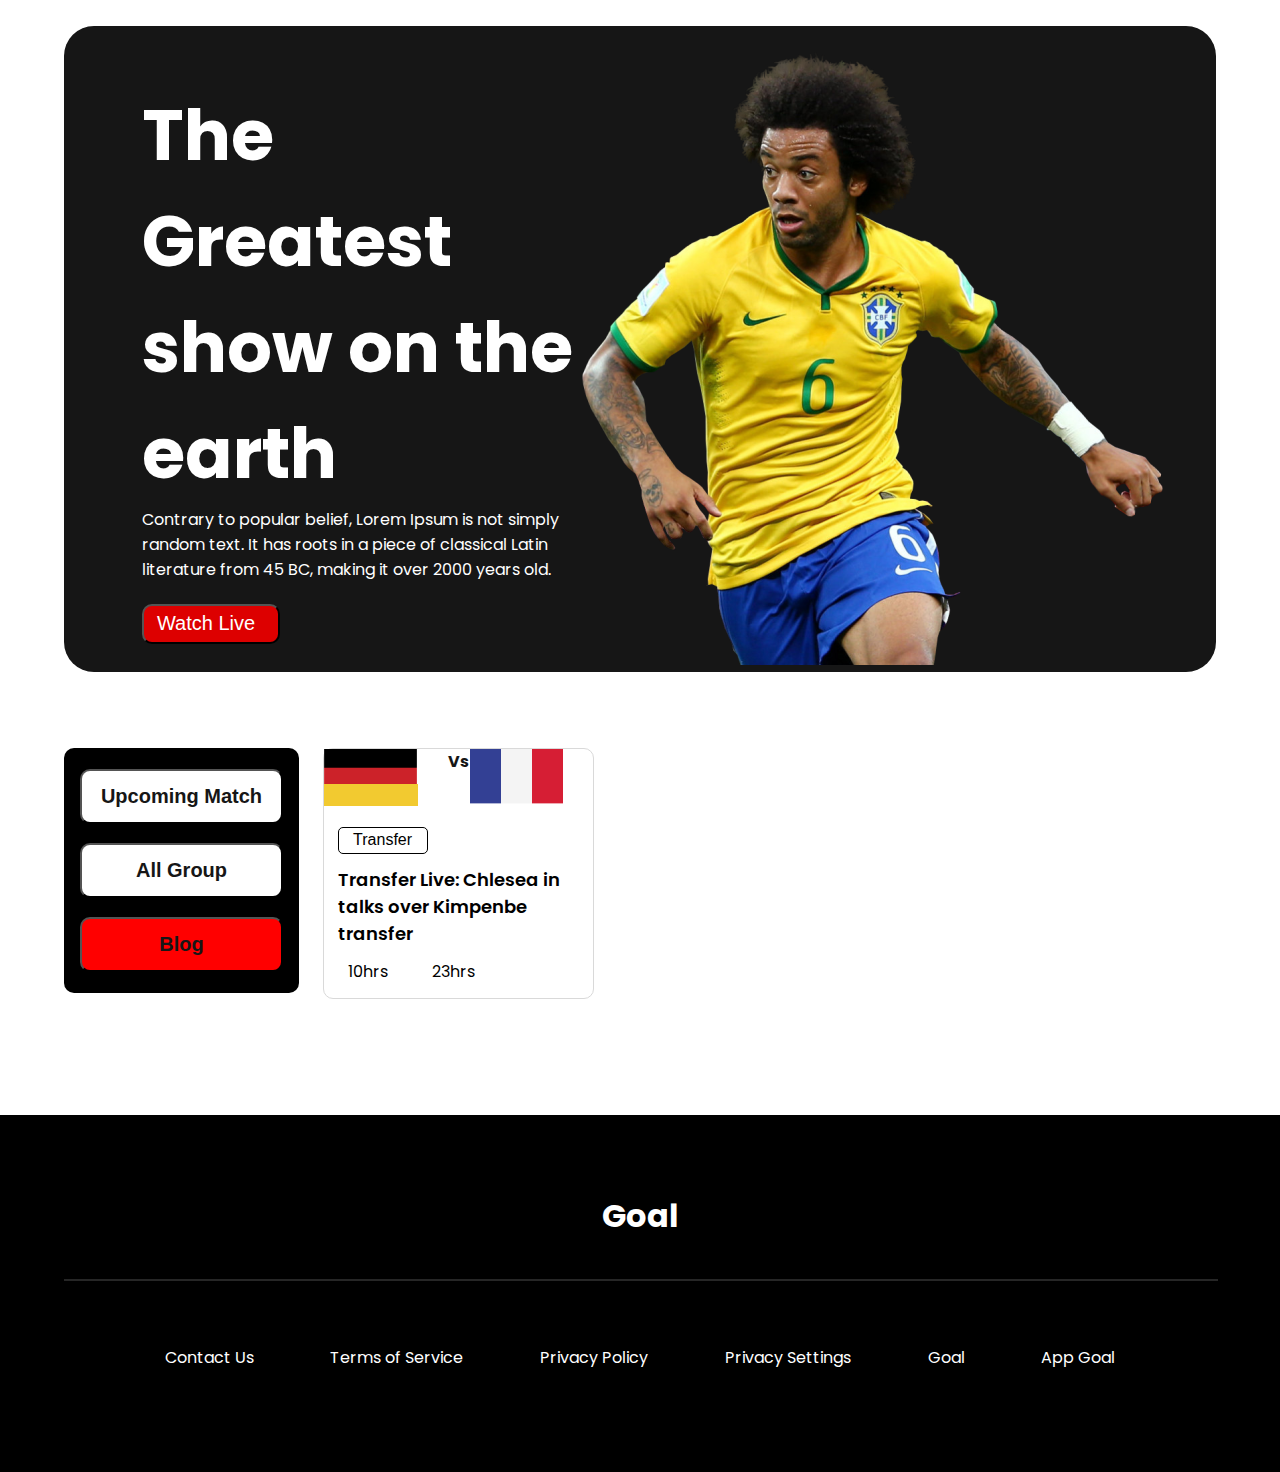
==== anotherPage.html @ 14ae91f4 "another page" ====
<!DOCTYPE html>
<html lang="en">
  <head>
    <meta charset="UTF-8" />
    <meta http-equiv="X-UA-Compatible" content="IE=edge" />
    <meta name="viewport" content="width=device-width, initial-scale=1.0" />
    <title>Document</title>
    <link rel="stylesheet" href="style.css" />
  </head>
  <body>
    <!-- banner starts -->
    <section class="banner">
      <div class="banner_left">
        <div class="banner_contents">
          <h2>The Greatest show on the earth</h2>
          <p>
            Contrary to popular belief, Lorem Ipsum is not simply random text.
            It has roots in a piece of classical Latin literature from 45 BC,
            making it over 2000 years old.
          </p>
          <button class="live_button">
            Watch Live
            <span
              ><i style="margin: 0 5px" class="fa-solid fa-angle-right"></i
            ></span>
          </button>
        </div>
      </div>

      <div class="banner_right">
        <div class="banner_img">
          <img
            src="./images/kisspng-marcelo-vieira-brazil-national-football-team-footb-brazil-5ac0e6b8ef0ed6 1@2x.png"
            alt=""
          />
        </div>
      </div>
    </section>
    <!-- banner ends -->
       <!-- sports news starts -->
       <section  class="sports_news">
        <div class="sportnews_left">
          <div class="matches_area">
            <button><a href="/index.html">
              Upcoming Match
            </a></button>
            <button><a href=""> All Group</a></button>
            <button style="background-color: red; color: white"><a href="">Blog</a></button>
          </div>
        </div>
        <div class="sportnews_right">
          <div class="card">
            <div class="group_img">
              <div class="team_flag">
                <img src="./images/Group.png" alt="">
              </div>
              <div class="group_title"><h6>Vs</h6></div>
              <div class="team_flag">
                <img src="./images/Group1.png" alt="">
              </div>
            </div>
            <div class="card_contents">
              <button class="transfer_button">Transfer</button>
              <p class="text">
                Transfer Live: Chlesea in talks over Kimpenbe transfer
              </p>
              <div class="practice_hrs">
                <span
                  ><i style="font-size: 20px; padding-top: 2px"" class="fa-regular fa-clock"></i>
                  <p>10hrs</p></span
                >
                <span>
                  <i
                    style="font-size: 18px; padding-top: 2px"
                    class="fa-regular fa-message"
                  ></i>
                  <p>23hrs</p></span
                >
              </div>
            </div>
          </div>
         
         
          
        </div>
        <div class="view_button">
          <Button class="viewall_button"><a style="text-decoration: none;color:#fff" href="">View All</a></Button>
        </div>
       
      </section>
      <!-- sports news ends -->
  </body>
  <footer>
    <div class="footer_contents">
      <h1>Goal</h1>
      <hr class="line">
      <ul class="footer_links">
        <li><a href="">Contact Us</a></li>
        <li><a href="">Terms of Service </a></li>
        <li><a href="">Privacy Policy </a></li>
        <li><a href="">Privacy Settings</a></li>
        <li><a href="">Goal </a></li>
        <li><a href="">App Goal </a></li>
      </ul>
    </div>
  </footer>
</html>
---- style.css ----
/* google fonts */
@import url("https://fonts.googleapis.com/css2?family=Poppins:wght@400;500;600;700;800&display=swap");

* {
  margin: 0;
  padding: 0;
}
body {
  font-family: "Poppins", sans-serif;
}
/* banner section  starts*/
.banner {
  width: 90%;
  display: flex;
  background: #161616;
  background-repeat: no-repeat;
  background-size: contain;
  margin: 2% 5%;
  border-radius: 30px;
  color: #ffffff;
}
.banner_left {
  width: 45%;
}
.banner_right {
  width: 45%;
}
.banner_contents {
  padding: 11% 0% 0 15%;
}
.banner_img {
  text-align: right;
  padding-top: 5%;
}
.banner_img img {
  width: 581px;
  height: 613px;
}
.banner_contents h2 {
  font-weight: 700;
  font-size: 70px;
}
.banner_contents p {
  font-weight: 400;
  font-size: 16px;
}
.live_button {
  background: #dd0000;
  border-radius: 5px;
  padding: 1.5% 3%;
  color: #fff;
  font-size: 20px;
  margin-top: 5%;
  transition: 1s ease-in-out;
  border-radius: 10px;
}
.live_button:hover {
  background: #2f68dc;
}
/* banner section ends*/

/* sports news starts */
.sports_news {
  display: flex;
  justify-content: space-between;
  margin: 6% 5%;
}
.card_contents {
  padding: 5% 5%;
}
.matches_area {
  display: flex;
  flex-direction: column;
  gap: 15px;
  background: rgb(0, 0, 0);
  width: 100%;
  align-items: center;
  padding: 8% 1%;
  border-radius: 10px;
}

.matches_area a {
  text-decoration: none;
  color: #161616;
}

.matches_area button {
  font-weight: 600;
  font-size: 20px;
  background: #ffffff;
  border-radius: 10px;
  padding: 6% 5%;
  margin: 1% 0;
  width: 88%;
}
.sportnews_left {
  width: 20%;
}
.sportnews_right {
  width: 75%;
  display: grid;
  grid-template-columns: repeat(3, 1fr);
  grid-row-gap: 5%;
  grid-column-gap: 3%;
}
.card {
  border: 1px solid #d9d9d9;
  border-radius: 10px;
  margin: 0px 0 40px 0px;
}
.card_image img {
  object-fit: contain;
  width: 100%;
}
.transfer_button {
  font-size: 16px;
  border: 1px solid #000;
  border-radius: 5px;
  background: #fff;
  padding: 1.5% 6%;
  transition: all 1s ease-out;
}
.transfer_button:hover {
  background: red;
  color: white;
  border: 1px solid red;
}
.text {
  font-weight: 600;
  font-size: 18px;
  margin: 5% 0;
}
.practice_hrs {
  display: flex;
  jutify-content: space-between;
}
.practice_hrs span {
  display: flex;
  margin-right: 10%;
}
.practice_hrs span > p {
  font-weight: 400;
  font-size: 16px;
  margin: 0 10px;
}

/* sports news ends */
/* footer starts */
footer {
  background: #000;
  padding: 6% 0;
}

/* footer ends */
.footer_contents h1 {
  color: #fff;
  text-align: center;
}
.footer_links {
  display: flex;
  justify-content: center;
  padding: 2% 0;
}
.footer_links li {
  text-decoration: none;
  margin: 0 3%;
}
.footer_links li a {
  color: #fff;
  text-decoration: none;
}
hr.line {
  border: 1px solid rgb(255 255 255 / 15%);
  width: 90%;
  margin: 3% 5%;
}
.viewall_button {
  display: none;
}
.group_img {
  display: flex;
}

.group_title h6 {
  font-weight: 700;
  font-size: 16px;
  color: #161616;
}
.team_flag {
  width: 100%;
}

/* media queries */
@media only screen and (max-width: 991px) {
  .banner_contents h2 {
    font-size: 35px;
  }
  .banner_img img {
    width: 352px;
    height: 376px;
  }
  .sportnews_right {
    width: 100%;
    grid-template-columns: repeat(2, 1fr);
    margin-bottom: 15%;
  }
  .matches_area {
    flex-direction: row;
    width: 100%;
    padding: 3% 1%;
    background: #fff;
  }
  .sports_news {
    display: flex;
    flex-direction: column;
  }
  .sportnews_left {
    width: 100%;
  }
  .matches_area button {
    font-size: 16px;
    padding: 2% 5%;
    border: 1px solid #dbdbdb;
  }
  .view_button {
    display: flex;
    justify-content: center;
    margin-top: 7%;
  }
  .viewall_button {
    display: block;
    padding: 1% 6%;
    background: #dd0000;
    border: none;
    font-size: 20px;
    border-radius: 5px;
  }
  .card {
    margin: 0px 0 0px 0px;
  }
  .footer_links li {
    font-size: 13px;
  }
  .live_button {
    padding: 3.5% 5%;
    border: none;
  }
}
@media only screen and (max-width: 767px) {
  .banner {
    flex-flow: column;
  }
  .banner_left {
    width: 100%;
  }
  .banner_contents h2 {
    font-size: 22px;
  }
  .banner_contents p {
    font-size: 14px;
  }
  .banner_contents {
    padding: 6% 10%;
  }
  .live_button {
    margin: 3% 0;
    transition: 1s ease-in-out;
  }
  .banner_right {
    width: 77%;
  }
  .matches_area {
    flex-direction: column;
  }
  .matches_area button {
    font-size: 16px;
    padding: 2% 5%;
    border: 1px solid #dbdbdb;
    width: 40%;
  }
  .sports_news {
    margin: 2% 5%;
  }
  .sportnews_right {
    width: 100%;
    grid-template-columns: repeat(1, 1fr);
    margin-bottom: 25%;
    grid-row-gap: 1%;
  }
  .card {
    border-radius: 23px;
  }
  .view_button {
    margin: 7% 0;
  }
  .footer_links {
    flex-direction: column;
    align-items: center;
    gap: 22px;
  }
  .footer_links li a {
    font-size: 18px;
  }
  .live_button {
    padding: 1.5% 3%;
    border: none;
  }
}
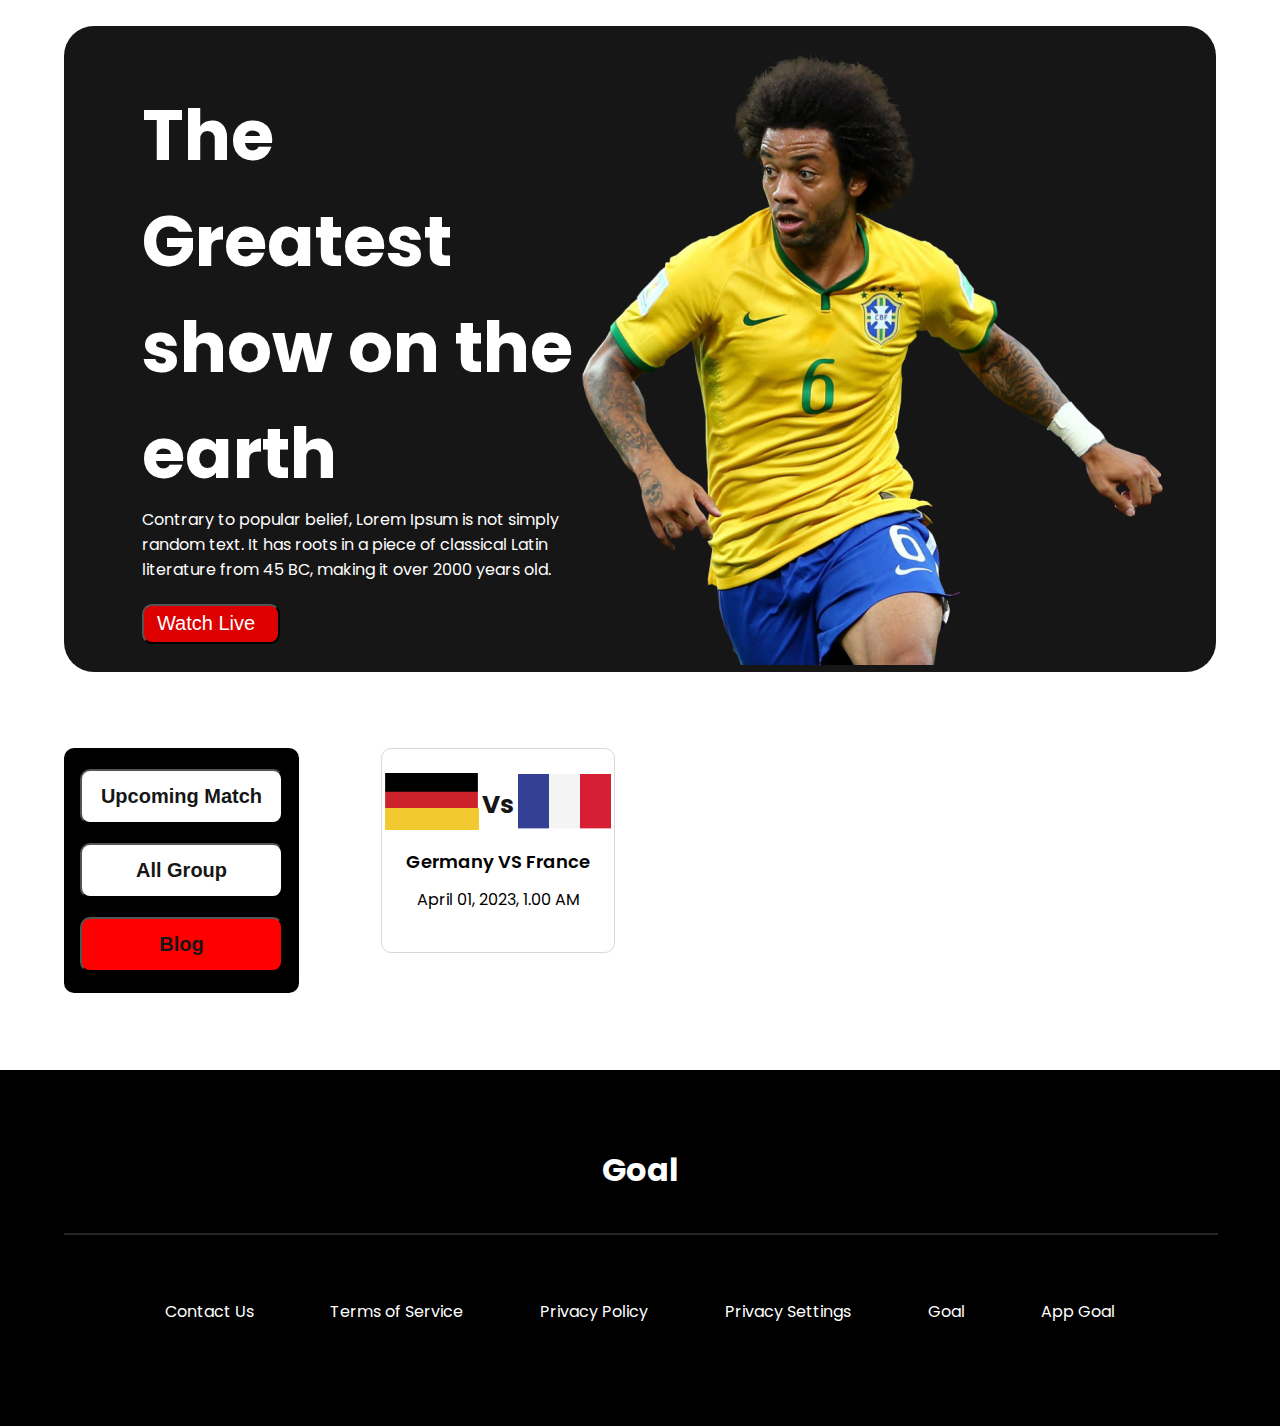
==== commit 3746e378: "another page" ====
--- a/anotherPage.html
+++ b/anotherPage.html
@@ -37,63 +37,46 @@
       </div>
     </section>
     <!-- banner ends -->
-       <!-- sports news starts -->
-       <section  class="sports_news">
-        <div class="sportnews_left">
-          <div class="matches_area">
-            <button><a href="/index.html">
-              Upcoming Match
-            </a></button>
-            <button><a href=""> All Group</a></button>
-            <button style="background-color: red; color: white"><a href="">Blog</a></button>
+    <!-- sports news starts -->
+    <section class="sports_news">
+      <div class="sportnews_left">
+        <div class="matches_area">
+          <button><a href="/index.html"> Upcoming Match </a></button>
+          <button><a href=""> All Group</a></button>
+          <button style="background-color: red; color: white">
+            <a href="">Blog</a>
+          </button>
+        </div>
+      </div>
+      <div class="sportnews_right sportnews_group">
+        <div class="card">
+          <div class="group_img">
+            <div class="team_flag">
+              <img src="./images/Group.png" alt="" />
+            </div>
+            <div class="group_title"><h6>Vs</h6></div>
+            <div class="team_flag">
+              <img src="./images/Group1.png" alt="" />
+            </div>
+          </div>
+          <div class="card_contents group_contents">
+            <p class="text">Germany VS France</p>
+            <p>April 01, 2023, 1.00 AM</p>
           </div>
         </div>
-        <div class="sportnews_right">
-          <div class="card">
-            <div class="group_img">
-              <div class="team_flag">
-                <img src="./images/Group.png" alt="">
-              </div>
-              <div class="group_title"><h6>Vs</h6></div>
-              <div class="team_flag">
-                <img src="./images/Group1.png" alt="">
-              </div>
-            </div>
-            <div class="card_contents">
-              <button class="transfer_button">Transfer</button>
-              <p class="text">
-                Transfer Live: Chlesea in talks over Kimpenbe transfer
-              </p>
-              <div class="practice_hrs">
-                <span
-                  ><i style="font-size: 20px; padding-top: 2px"" class="fa-regular fa-clock"></i>
-                  <p>10hrs</p></span
-                >
-                <span>
-                  <i
-                    style="font-size: 18px; padding-top: 2px"
-                    class="fa-regular fa-message"
-                  ></i>
-                  <p>23hrs</p></span
-                >
-              </div>
-            </div>
-          </div>
-         
-         
-          
-        </div>
-        <div class="view_button">
-          <Button class="viewall_button"><a style="text-decoration: none;color:#fff" href="">View All</a></Button>
-        </div>
-       
-      </section>
-      <!-- sports news ends -->
+      </div>
+      <div class="view_button">
+        <button class="viewall_button">
+          <a style="text-decoration: none; color: #fff" href="">View All</a>
+        </button>
+      </div>
+    </section>
+    <!-- sports news ends -->
   </body>
   <footer>
     <div class="footer_contents">
       <h1>Goal</h1>
-      <hr class="line">
+      <hr class="line" />
       <ul class="footer_links">
         <li><a href="">Contact Us</a></li>
         <li><a href="">Terms of Service </a></li>
--- a/style.css
+++ b/style.css
@@ -179,15 +179,24 @@
 }
 .group_img {
   display: flex;
-}
-
+  justify-content: space-evenly;
+  margin: 10% 0 3% 0;
+  align-items: center;
+}
 .group_title h6 {
   font-weight: 700;
-  font-size: 16px;
+  font-size: 25px;
   color: #161616;
 }
-.team_flag {
+.team_flag img {
   width: 100%;
+}
+.sportnews_group {
+  width: 65%;
+}
+.group_contents {
+  padding: 0% 0%;
+  text-align: center;
 }
 
 /* media queries */
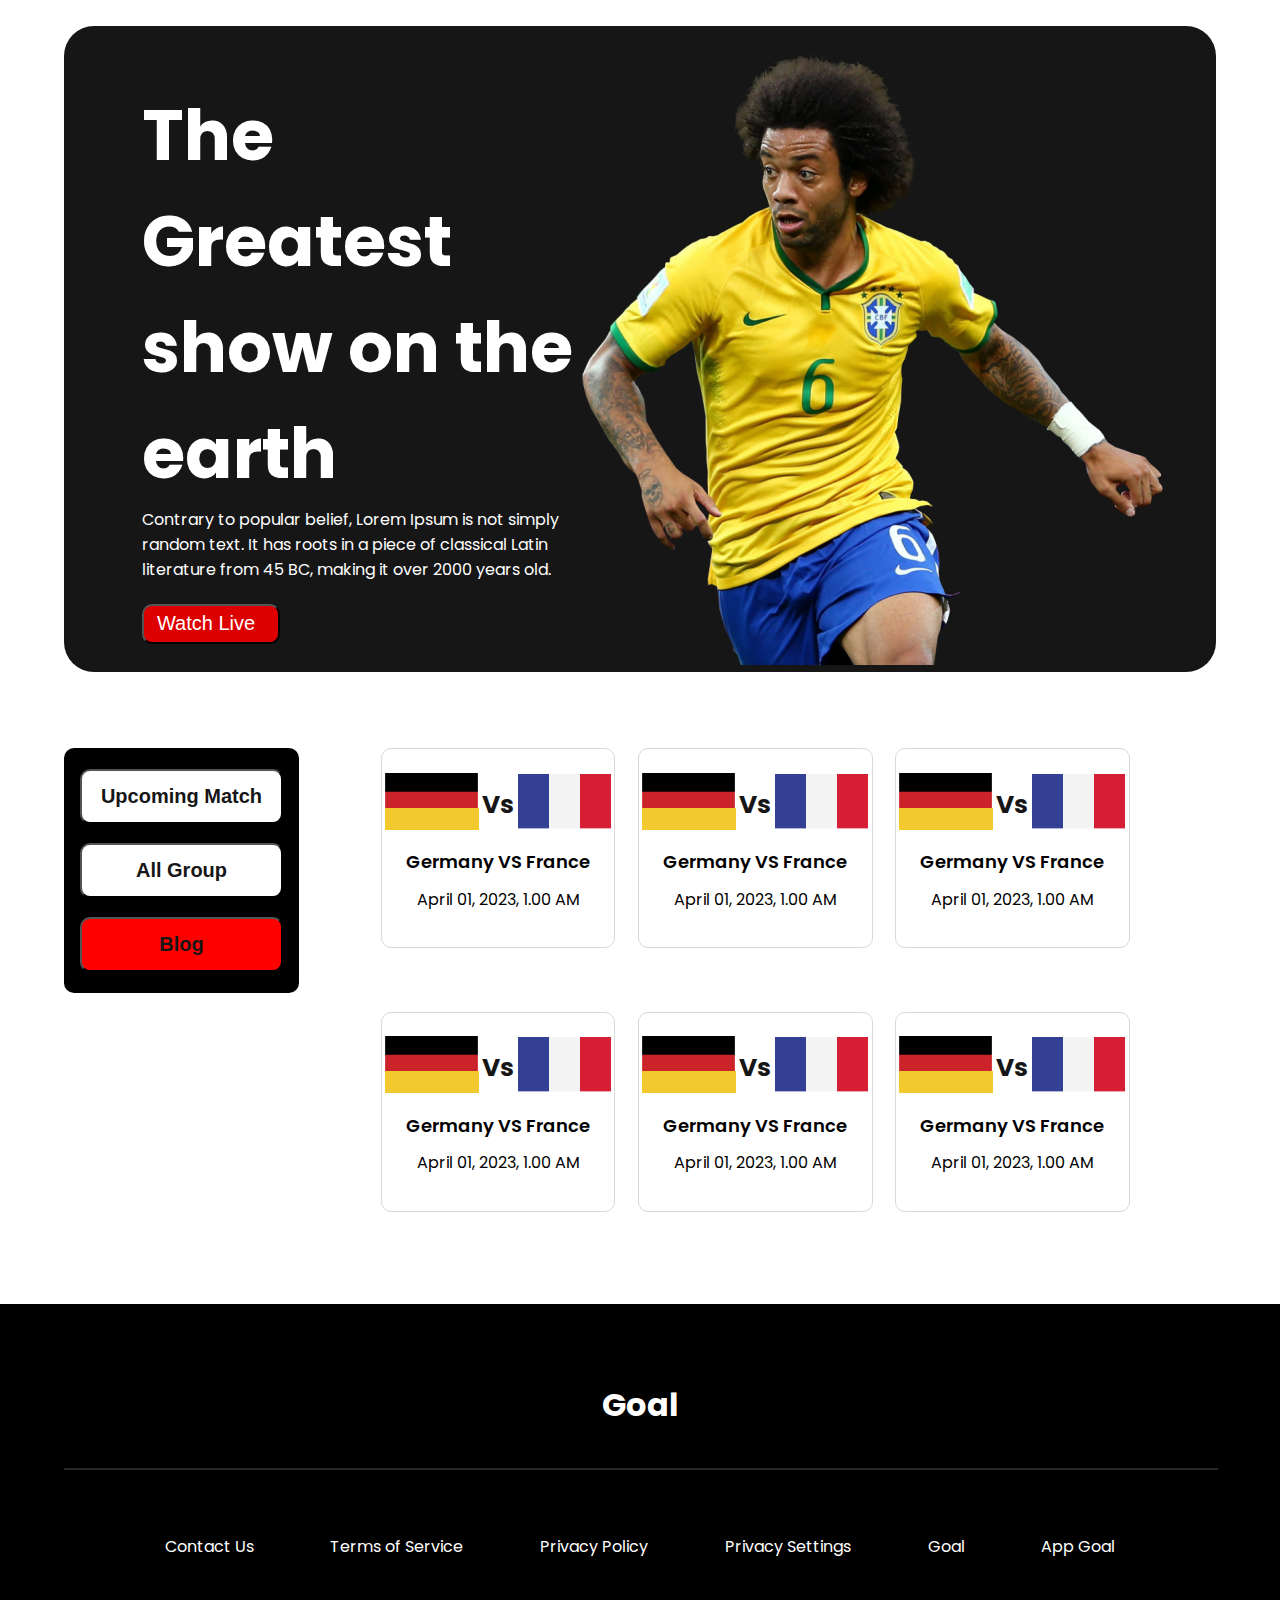
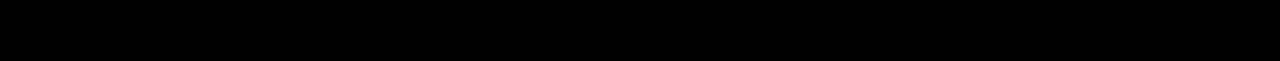
==== commit 4cf6cc37: "another page" ====
--- a/anotherPage.html
+++ b/anotherPage.html
@@ -41,15 +41,90 @@
     <section class="sports_news">
       <div class="sportnews_left">
         <div class="matches_area">
-          <button><a href="/index.html"> Upcoming Match </a></button>
-          <button><a href=""> All Group</a></button>
+          <button><a href="#"> Upcoming Match </a></button>
+          <button><a href="/index.html"> All Group</a></button>
           <button style="background-color: red; color: white">
             <a href="">Blog</a>
           </button>
         </div>
       </div>
       <div class="sportnews_right sportnews_group">
-        <div class="card">
+        <div class="card group_card">
+          <div class="group_img">
+            <div class="team_flag">
+              <img src="./images/Group.png" alt="" />
+            </div>
+            <div class="group_title"><h6>Vs</h6></div>
+            <div class="team_flag">
+              <img src="./images/Group1.png" alt="" />
+            </div>
+          </div>
+          <div class="card_contents group_contents">
+            <p class="text">Germany VS France</p>
+            <p>April 01, 2023, 1.00 AM</p>
+          </div>
+        </div>
+        <div class="card group_card">
+          <div class="group_img">
+            <div class="team_flag">
+              <img src="./images/Group.png" alt="" />
+            </div>
+            <div class="group_title"><h6>Vs</h6></div>
+            <div class="team_flag">
+              <img src="./images/Group1.png" alt="" />
+            </div>
+          </div>
+          <div class="card_contents group_contents">
+            <p class="text">Germany VS France</p>
+            <p>April 01, 2023, 1.00 AM</p>
+          </div>
+        </div>
+        <div class="card group_card">
+          <div class="group_img">
+            <div class="team_flag">
+              <img src="./images/Group.png" alt="" />
+            </div>
+            <div class="group_title"><h6>Vs</h6></div>
+            <div class="team_flag">
+              <img src="./images/Group1.png" alt="" />
+            </div>
+          </div>
+          <div class="card_contents group_contents">
+            <p class="text">Germany VS France</p>
+            <p>April 01, 2023, 1.00 AM</p>
+          </div>
+        </div>
+        <div class="card group_card">
+          <div class="group_img">
+            <div class="team_flag">
+              <img src="./images/Group.png" alt="" />
+            </div>
+            <div class="group_title"><h6>Vs</h6></div>
+            <div class="team_flag">
+              <img src="./images/Group1.png" alt="" />
+            </div>
+          </div>
+          <div class="card_contents group_contents">
+            <p class="text">Germany VS France</p>
+            <p>April 01, 2023, 1.00 AM</p>
+          </div>
+        </div>
+        <div class="card group_card">
+          <div class="group_img">
+            <div class="team_flag">
+              <img src="./images/Group.png" alt="" />
+            </div>
+            <div class="group_title"><h6>Vs</h6></div>
+            <div class="team_flag">
+              <img src="./images/Group1.png" alt="" />
+            </div>
+          </div>
+          <div class="card_contents group_contents">
+            <p class="text">Germany VS France</p>
+            <p>April 01, 2023, 1.00 AM</p>
+          </div>
+        </div>
+        <div class="card group_card">
           <div class="group_img">
             <div class="team_flag">
               <img src="./images/Group.png" alt="" />
--- a/style.css
+++ b/style.css
@@ -198,6 +198,9 @@
   padding: 0% 0%;
   text-align: center;
 }
+.group_card {
+  padding-bottom: 15%;
+}
 
 /* media queries */
 @media only screen and (max-width: 991px) {
